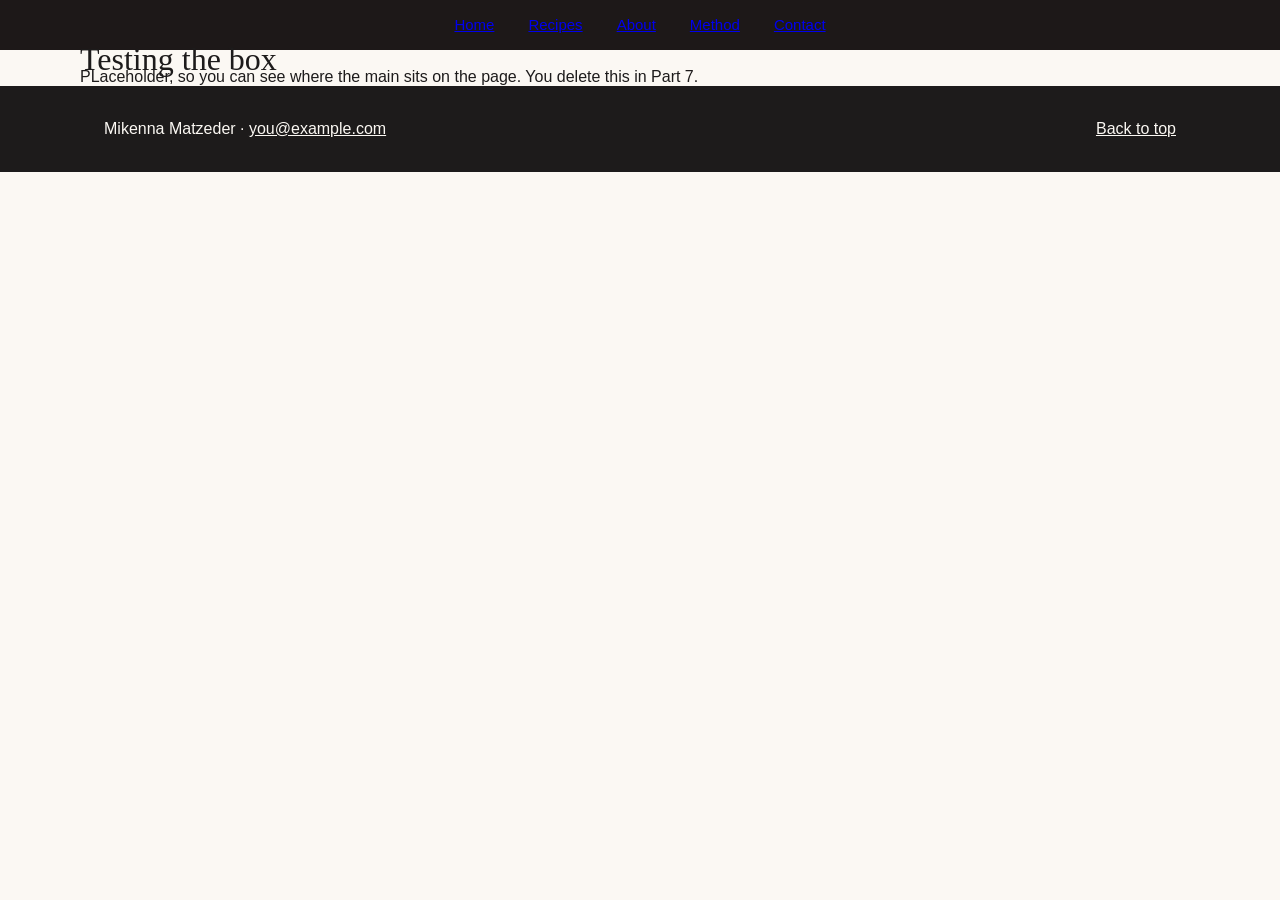
==== index.html @ d822230c "footer and main" ====
<!DOCTYPE html>
<html lang="en">
<head>
    <meta charset="UTF-8">
    <meta name="viewport" content="width=device-width, initial-scale=1.0">
    <title>Template</title>
    
    <link rel="preconnect" href="https://fonts.googleapis.com">
    <link rel="preconnect" href="https://fonts.gstatic.com" crossorigin>
    <link href="https://fonts.googleapis.com/css2?family=DM+Serif+Display:ital@0;1&display=swap" rel="stylesheet">

    <link rel="stylesheet" href="css/styles.css">
</head>
<body id="top">
  
    <nav class="site-nav">
        <ul>
            <li>
              <a href="index.html">Home</a>
          </li>

          <li>
              <a href="#cards">Recipes</a>
          </li>

          <li>
              <a href="#about">About</a>
          </li>
          
          <li>
              <a href="#method">Method</a>
          </li>

          <li>
              <a href="mailto:you@example.com">Contact</a>
          </li>
        </ul>
    </nav>

    <main>
        <h1>Testing the box</h1>
        <p>PLaceholder, so you can see where the main sits on the page. You delete this in Part 7.</p>
    </main>

    <footer class="site-footer">
        <div class="inner">
             <p>Mikenna Matzeder &middot; <a href="mailto:youexample.com">you@example.com</a>
             <p class="right"><a href="#top"> Back to top</a></p>
        </div>
    </footer>

</body>
</html>
---- css/styles.css ----
* {
    box-sizing: border-box;
    margin: 0;
    padding: 0;
}

body {
    background: #FBF8F3;
    color: #1d1b1b;
    font-family: 'Inter' , Arial, Helvetica, sans-serif;
    line-height: 18px;
}


h1, h2, h3 {
    font-family: 'DM Serif Dislay' , Georgia, serif;
    font-weight: 400;
}

.site-nav {
    background: #1d1818;
}

.site-nav ul {
    list-style: none;
    display: grid;
    grid-template: auto / auto auto auto auto auto;
    gap: 34px;
    width: max-content;
    margin: 0 auto;
    padding: 16px 24px;
}

.site-nav {
    color: #fbf8f3;
    text-decoration: none;
    font-size: 15px;
}

main {
    max-width: 1120px;
    margin: 0 auto;
    padding: 0 24 px;
}

.site-footer {
    background: #1D1B1B;
    color: #FBF8F3;
}

.site-footer .inner {
    display: grid;
    grid-template: auto / 1fr 1fr;
    max-width: 1120px;
    margin: 0 auto;
    padding: 34px 24px;
}

.site-footer a {
    color: #FBF8F3;
}

.site-footer .right {
    text-align: right;
}
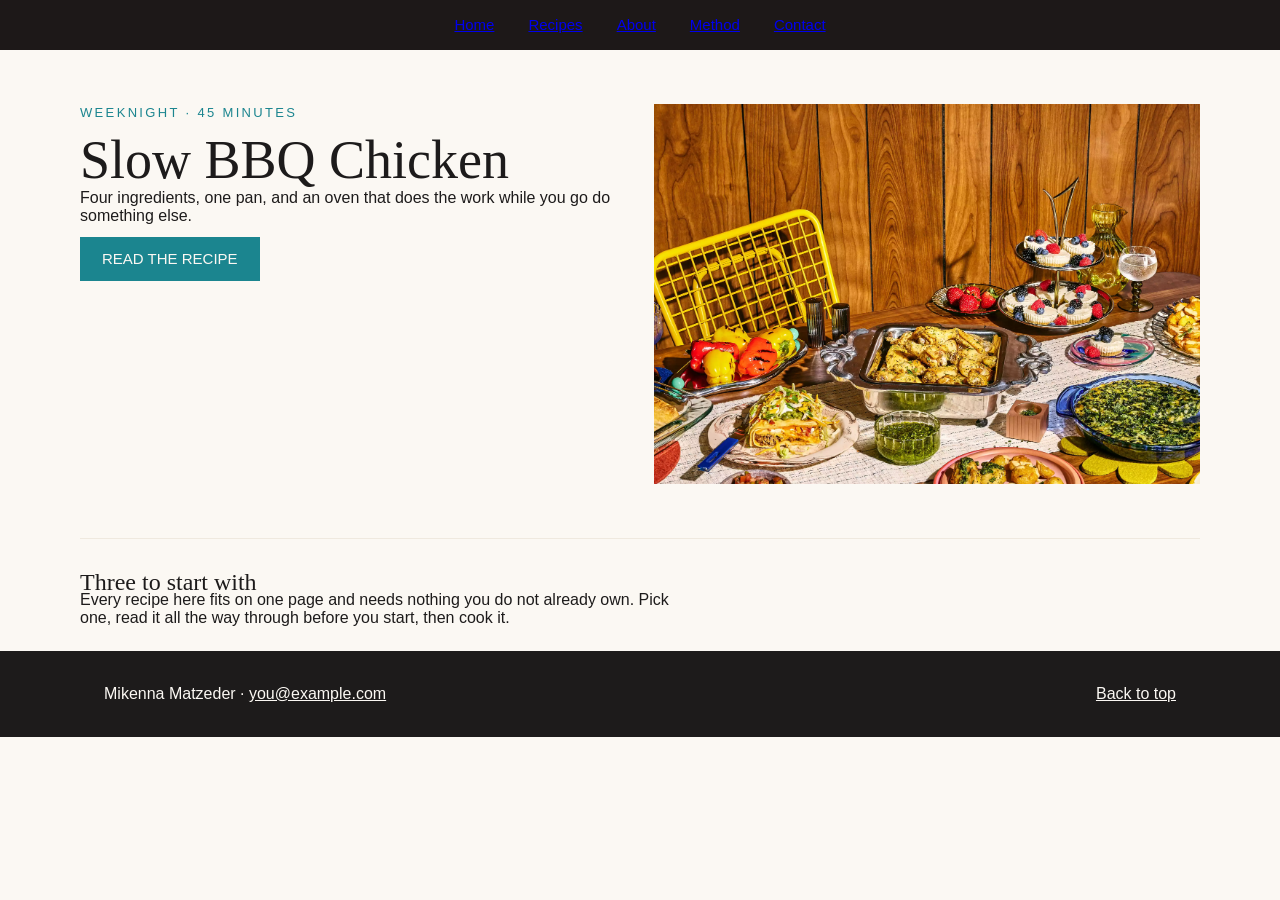
==== commit b8bbec67: "section" ====
--- a/index.html
+++ b/index.html
@@ -3,7 +3,7 @@
 <head>
     <meta charset="UTF-8">
     <meta name="viewport" content="width=device-width, initial-scale=1.0">
-    <title>Template</title>
+    <title>Jen's Kitchen</title>
     
     <link rel="preconnect" href="https://fonts.googleapis.com">
     <link rel="preconnect" href="https://fonts.gstatic.com" crossorigin>
@@ -38,8 +38,23 @@
     </nav>
 
     <main>
-        <h1>Testing the box</h1>
-        <p>PLaceholder, so you can see where the main sits on the page. You delete this in Part 7.</p>
+        <header class="hero">
+            <div>
+                <p class="eyebrow">Weeknight &middot; 45 minutes</p>
+                <h1>Slow BBQ Chicken</h1>
+                <p class="lede">Four ingredients, one pan, and an oven that does the work while you go do something else.</p>
+                
+                <a class="button" href="recipes/bbq-chicken.html">Read the recipe</a>
+            </div>
+                
+            <img src="images/homepage.webp" alt="A plate of BBQ chicken">
+        </header>
+
+        <section class="section-head" id="cards">
+            <h2>Three to start with</h2>
+            <p>Every recipe here fits on one page and needs nothing you do not already own. Pick one, read it all the way through before you start, then cook it.</p>
+        </section>
+        
     </main>
 
     <footer class="site-footer">
--- a/css/styles.css
+++ b/css/styles.css
@@ -62,4 +62,56 @@
 
 .site-footer .right {
     text-align: right;
-}+}
+
+.hero {
+    display: grid;
+    grid-template: auto / 1fr 1fr;
+    gap: 28px;
+    padding: 54px 0;
+}
+
+.hero img {
+    width: 100%;
+    height: 380px;
+    object-fit: cover;
+}
+
+h1 {
+    font-size: 54px;
+    line-height: 1.05;
+}
+
+.eyebrow {
+    font-size: 13px;
+    letter-spacing: 0.18em;
+    text-transform: uppercase;
+    color: #1B858F;
+    margin-bottom: 10px;
+}
+
+lede {
+    font-size: 20px;
+    color: #6B6560;
+}
+
+.button {
+    display: inline-block;
+    margin-top: 12px;
+    background: #1B858F;
+    color: #FBF8F3;
+    text-decoration: none;
+    padding: 13px 22px;
+    font-size: 15px;
+    text-transform: uppercase;
+}
+
+.section-head {
+    border-top: 1px solid #EFE9DF;
+    padding: 34px 0 24px;
+}
+
+.section-head p {
+    max-width: 68ch;
+}
+
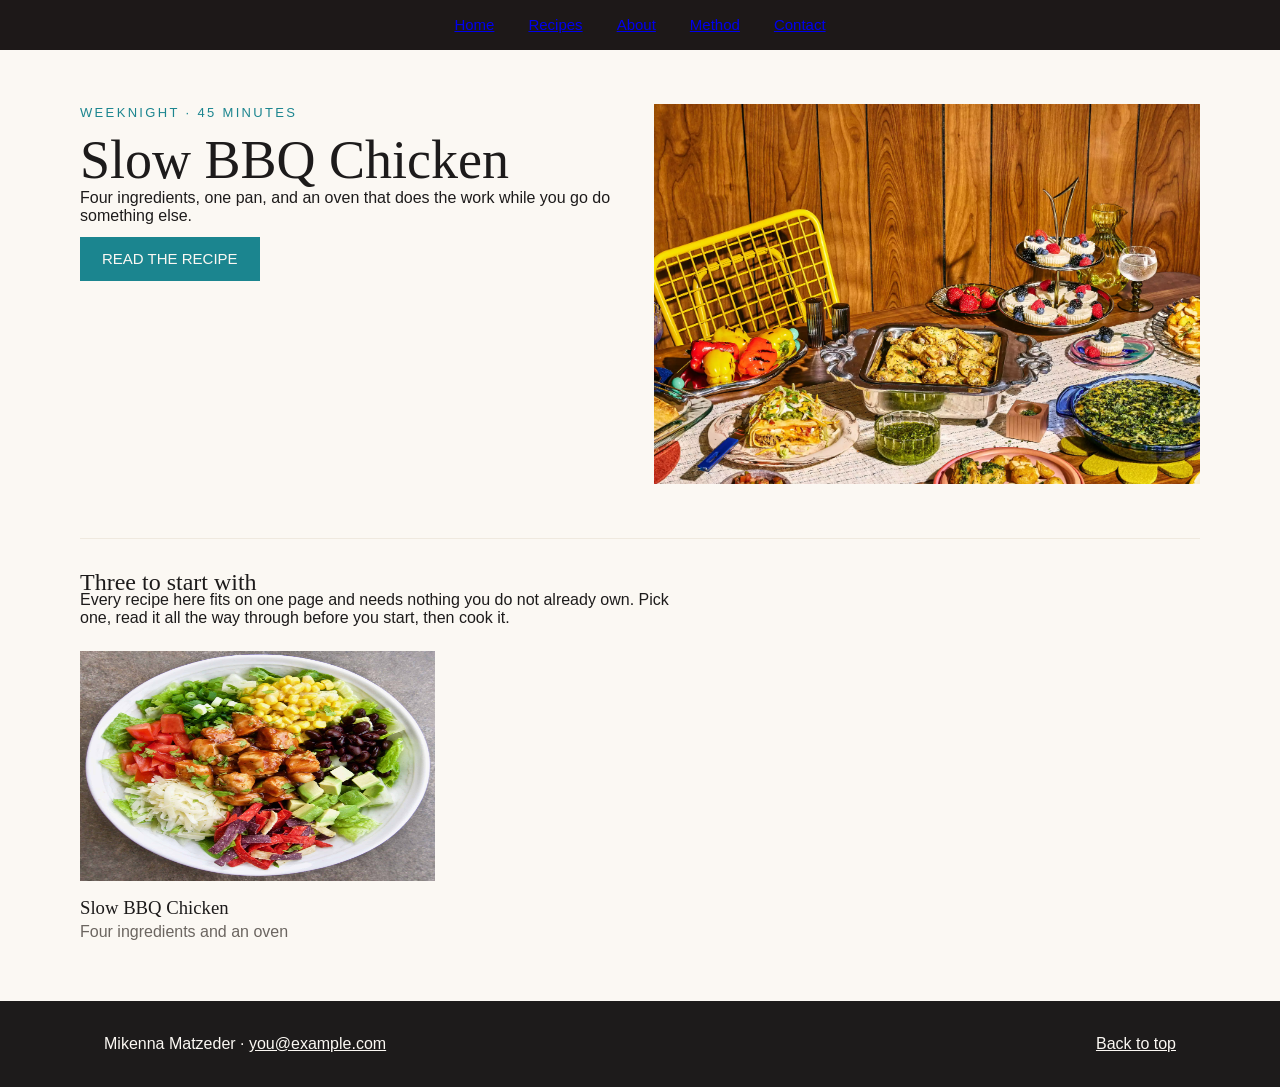
==== commit 74767af0: "card" ====
--- a/index.html
+++ b/index.html
@@ -54,7 +54,14 @@
             <h2>Three to start with</h2>
             <p>Every recipe here fits on one page and needs nothing you do not already own. Pick one, read it all the way through before you start, then cook it.</p>
         </section>
-        
+
+        <section class="cards">
+            <article class="card">
+                <img src="images/bbq-chicken-card.jpeg" alt="BBQ Chicken thighs">
+                <h3>Slow BBQ Chicken</h3>
+                <p>Four ingredients and an oven</p>
+            </article>
+        </section>
     </main>
 
     <footer class="site-footer">
--- a/css/styles.css
+++ b/css/styles.css
@@ -115,3 +115,24 @@
     max-width: 68ch;
 }
 
+.cards {
+    display: grid;
+    grid-template: auto / 1fr 1fr 1fr;
+    gap: 28px;
+    padding-bottom: 60px;
+}
+
+.card img {
+    width: 100%;
+    height: 230px;
+    object-fit: 60px;
+}
+
+.card h3 {
+    margin: 14px 0 6px;
+}
+
+.card p {
+    font-size: 16px;
+    color: #6B6560;
+}
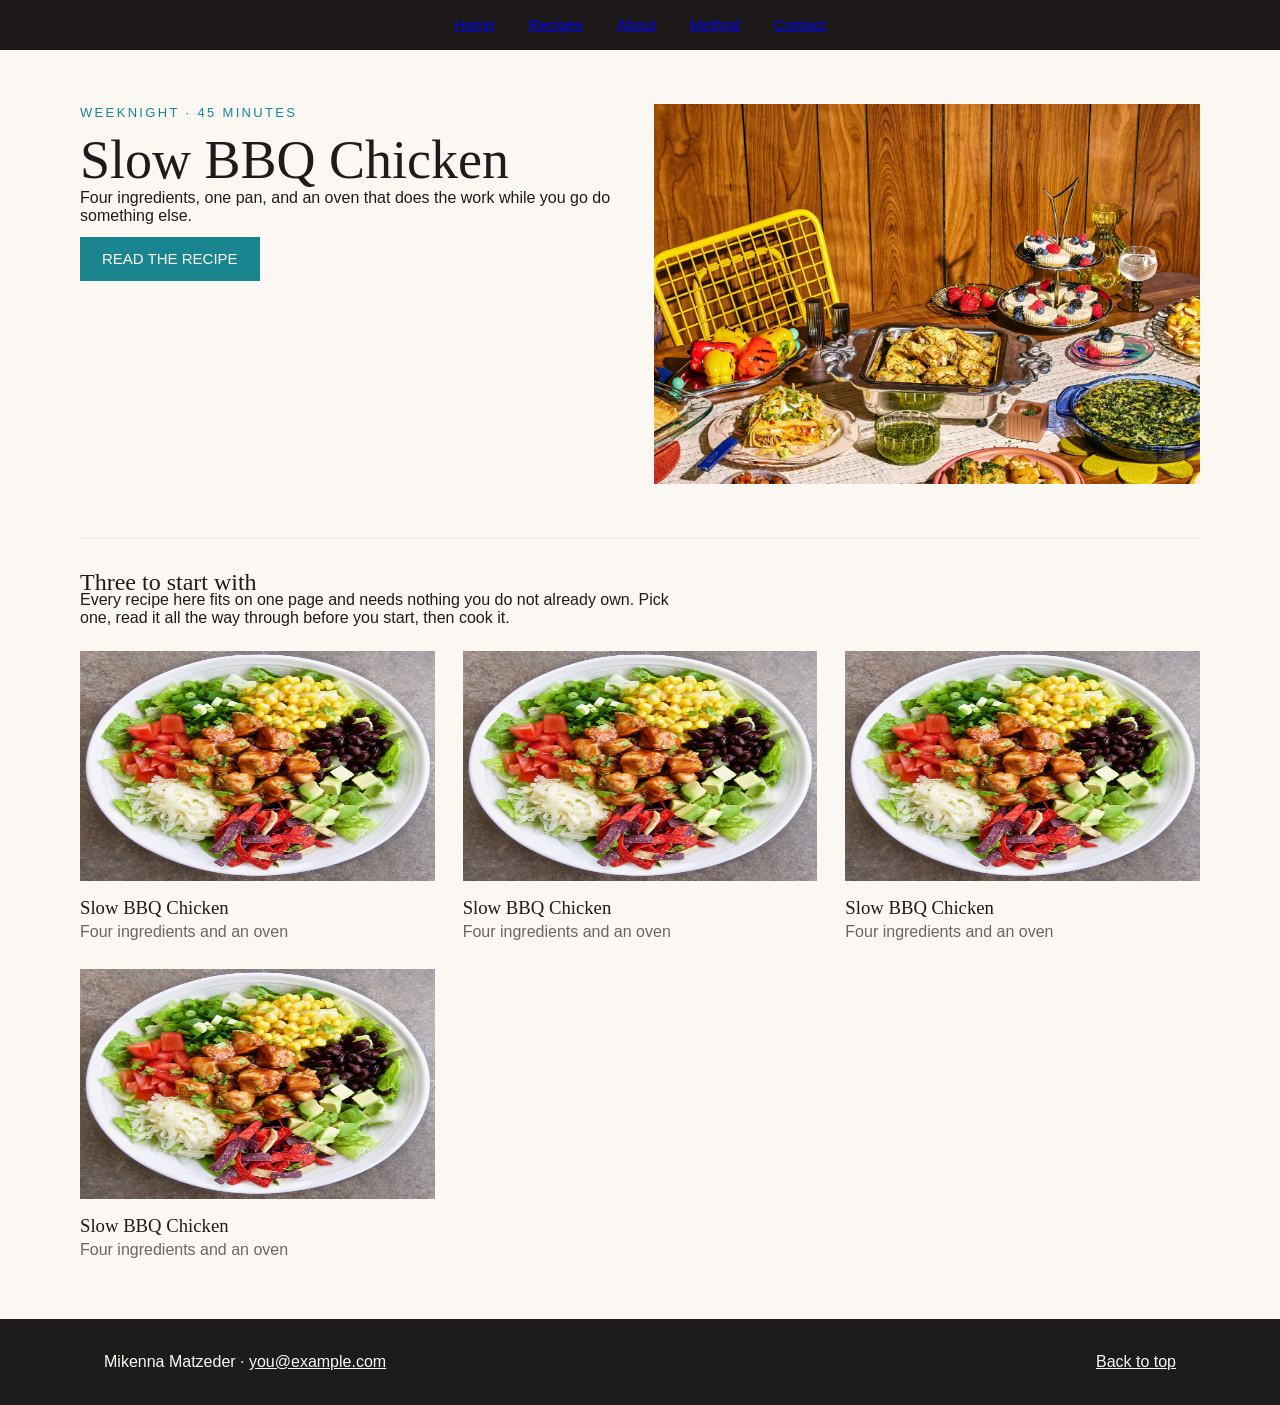
==== commit 1f05ba61: "three cards" ====
--- a/index.html
+++ b/index.html
@@ -61,7 +61,27 @@
                 <h3>Slow BBQ Chicken</h3>
                 <p>Four ingredients and an oven</p>
             </article>
+
+            <article class="card">
+                <img src="images/bbq-chicken-card.jpeg" alt="BBQ Chicken thighs">
+                <h3>Slow BBQ Chicken</h3>
+                <p>Four ingredients and an oven</p>
+            </article>
+
+            <article class="card">
+                <img src="images/bbq-chicken-card.jpeg" alt="BBQ Chicken thighs">
+                <h3>Slow BBQ Chicken</h3>
+                <p>Four ingredients and an oven</p>
+            </article>
+
+            <article class="card">
+                <img src="images/bbq-chicken-card.jpeg" alt="BBQ Chicken thighs">
+                <h3>Slow BBQ Chicken</h3>
+                <p>Four ingredients and an oven</p>
+            </article>
+
         </section>
+        
     </main>
 
     <footer class="site-footer">
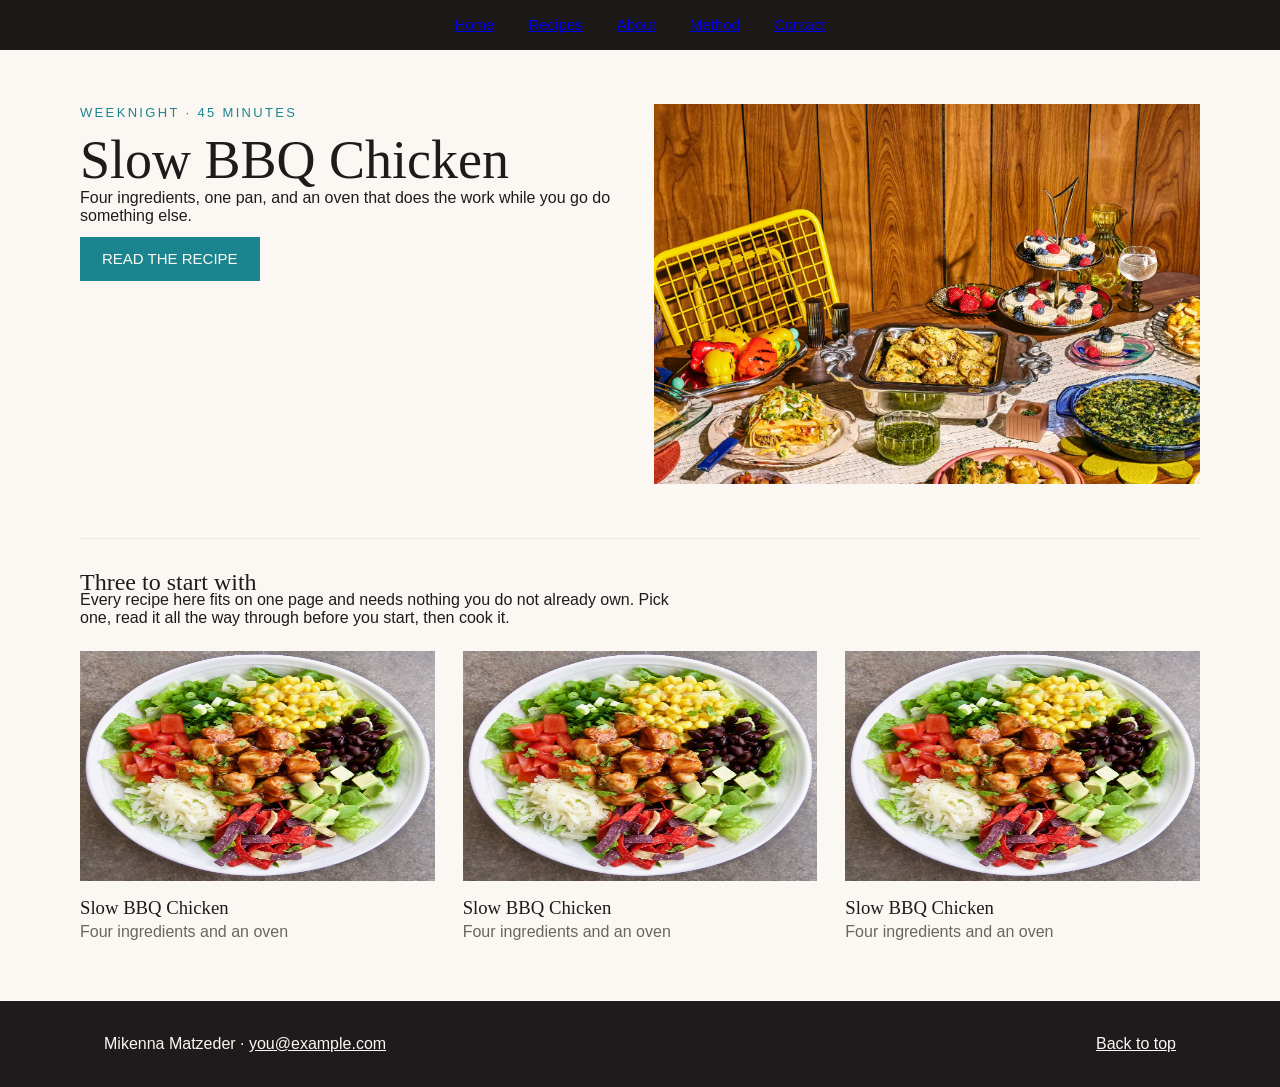
==== commit 2318461c: "three cards" ====
--- a/index.html
+++ b/index.html
@@ -73,15 +73,9 @@
                 <h3>Slow BBQ Chicken</h3>
                 <p>Four ingredients and an oven</p>
             </article>
+        
+        </section>
 
-            <article class="card">
-                <img src="images/bbq-chicken-card.jpeg" alt="BBQ Chicken thighs">
-                <h3>Slow BBQ Chicken</h3>
-                <p>Four ingredients and an oven</p>
-            </article>
-
-        </section>
-        
     </main>
 
     <footer class="site-footer">
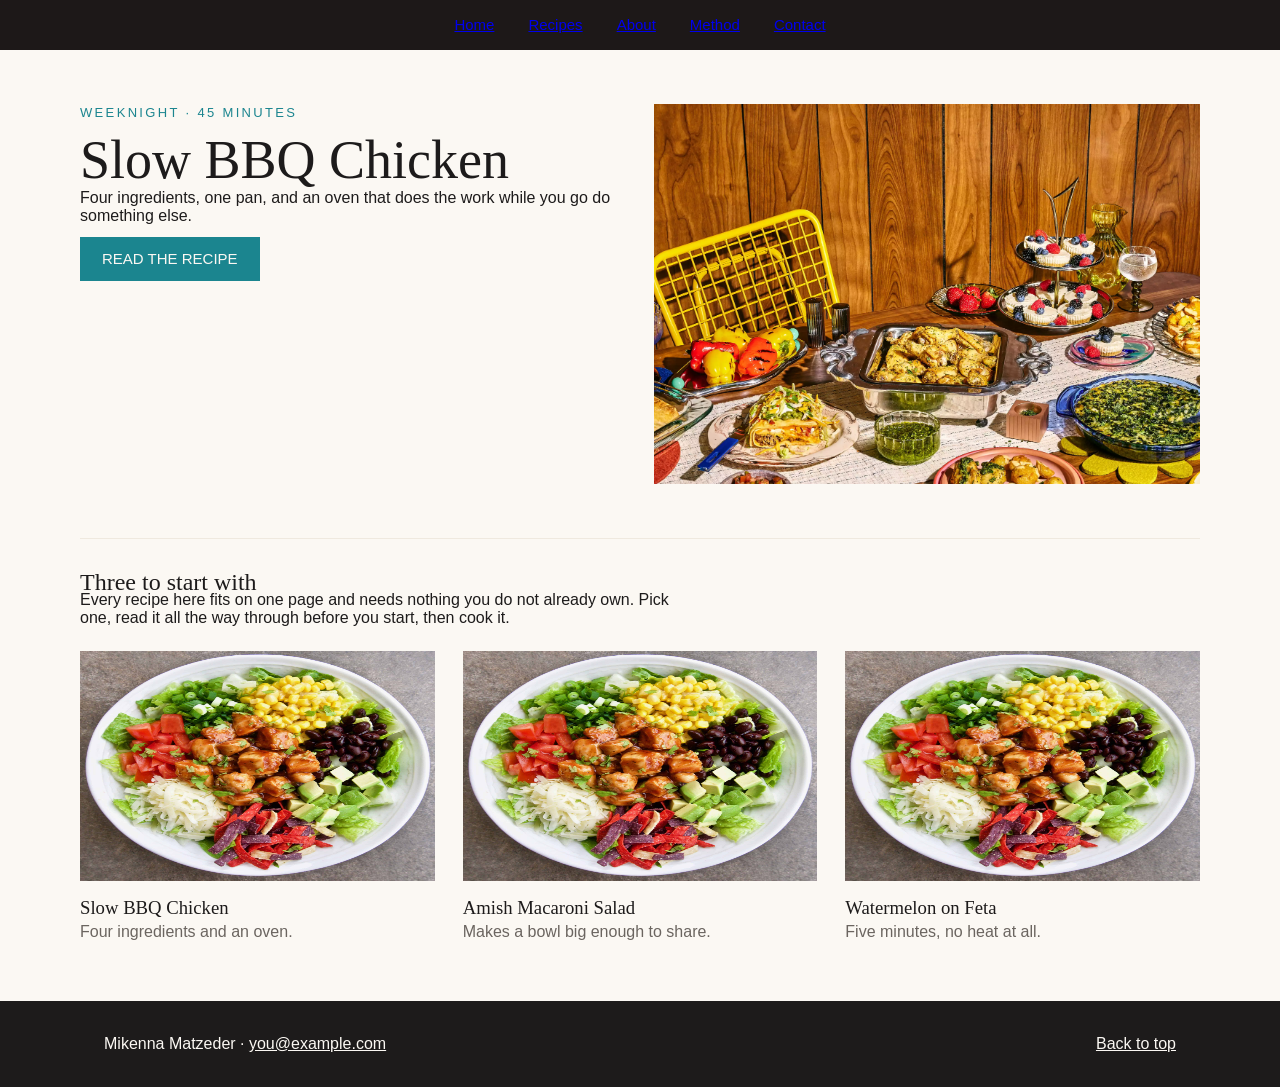
==== commit 3216ad6f: "three cards" ====
--- a/index.html
+++ b/index.html
@@ -59,19 +59,19 @@
             <article class="card">
                 <img src="images/bbq-chicken-card.jpeg" alt="BBQ Chicken thighs">
                 <h3>Slow BBQ Chicken</h3>
-                <p>Four ingredients and an oven</p>
+                <p>Four ingredients and an oven.</p>
             </article>
 
             <article class="card">
                 <img src="images/bbq-chicken-card.jpeg" alt="BBQ Chicken thighs">
-                <h3>Slow BBQ Chicken</h3>
-                <p>Four ingredients and an oven</p>
+                <h3>Amish Macaroni Salad</h3>
+                <p>Makes a bowl big enough to share.</p>
             </article>
 
             <article class="card">
                 <img src="images/bbq-chicken-card.jpeg" alt="BBQ Chicken thighs">
-                <h3>Slow BBQ Chicken</h3>
-                <p>Four ingredients and an oven</p>
+                <h3>Watermelon on Feta</h3>
+                <p>Five minutes, no heat at all.</p>
             </article>
         
         </section>
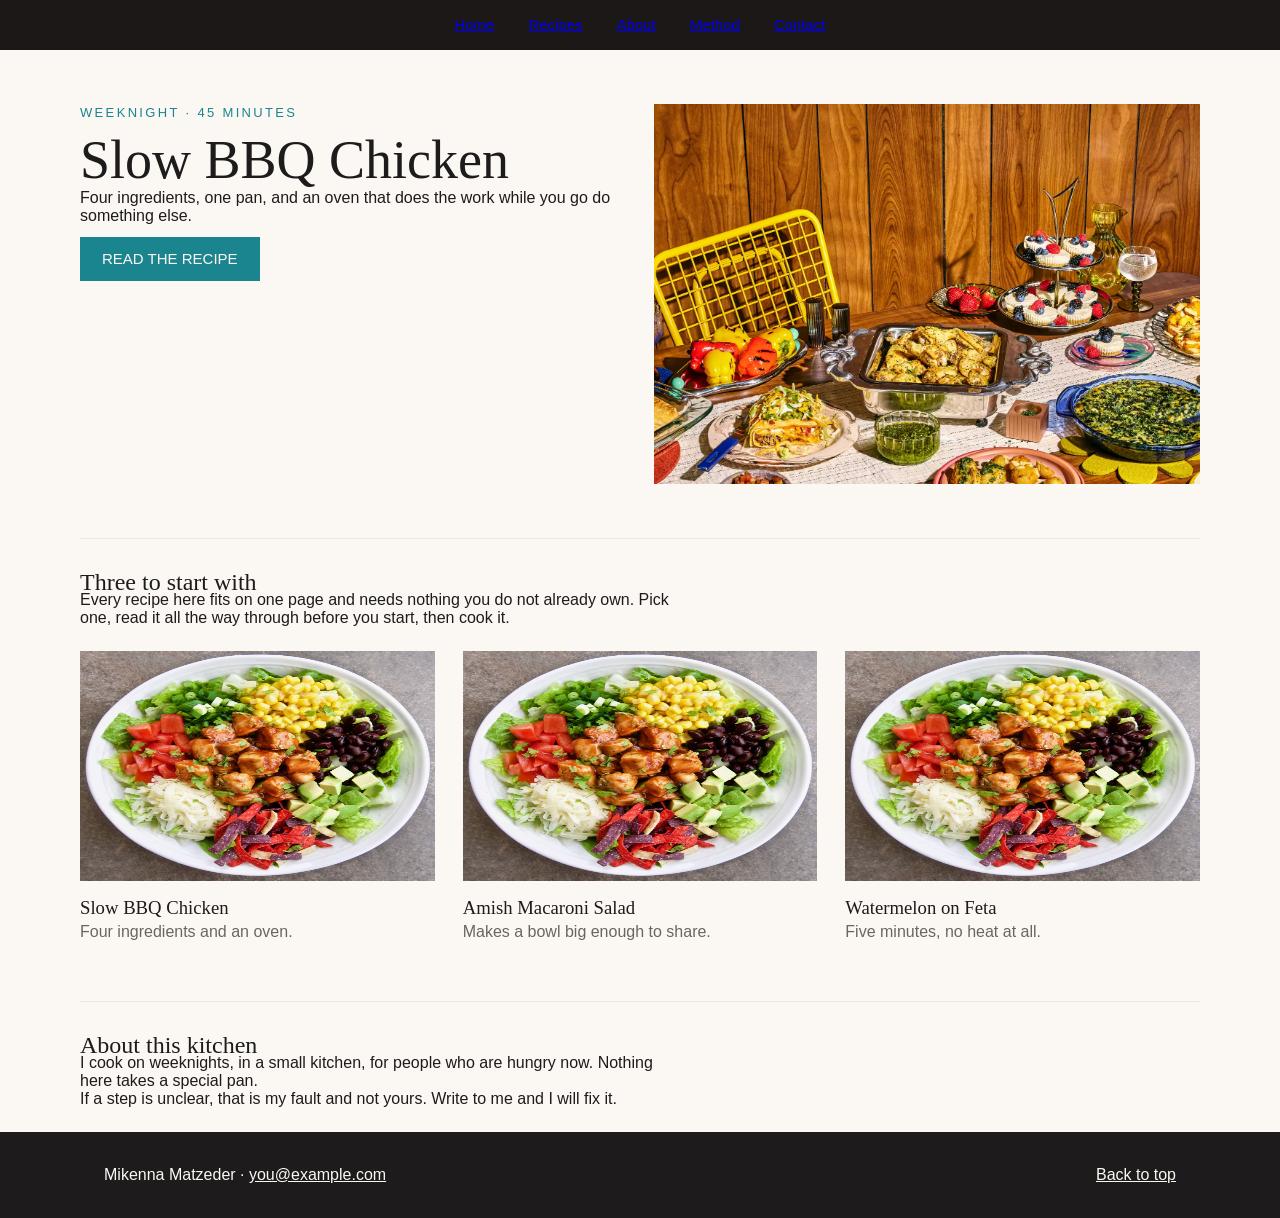
==== commit 4160c325: "below cards" ====
--- a/index.html
+++ b/index.html
@@ -76,6 +76,13 @@
         
         </section>
 
+        <section class="section-head" id="about">
+            <h2>About this kitchen</h2>
+            <p>I cook on weeknights, in a small kitchen, for people who are hungry now. Nothing here takes a special pan.</p>
+            <p>If a step is unclear, that is my fault and not yours. Write to me and I will fix it.</p>
+        </section>
+
+
     </main>
 
     <footer class="site-footer">
--- a/css/styles.css
+++ b/css/styles.css
@@ -135,4 +135,5 @@
 .card p {
     font-size: 16px;
     color: #6B6560;
-}+}
+
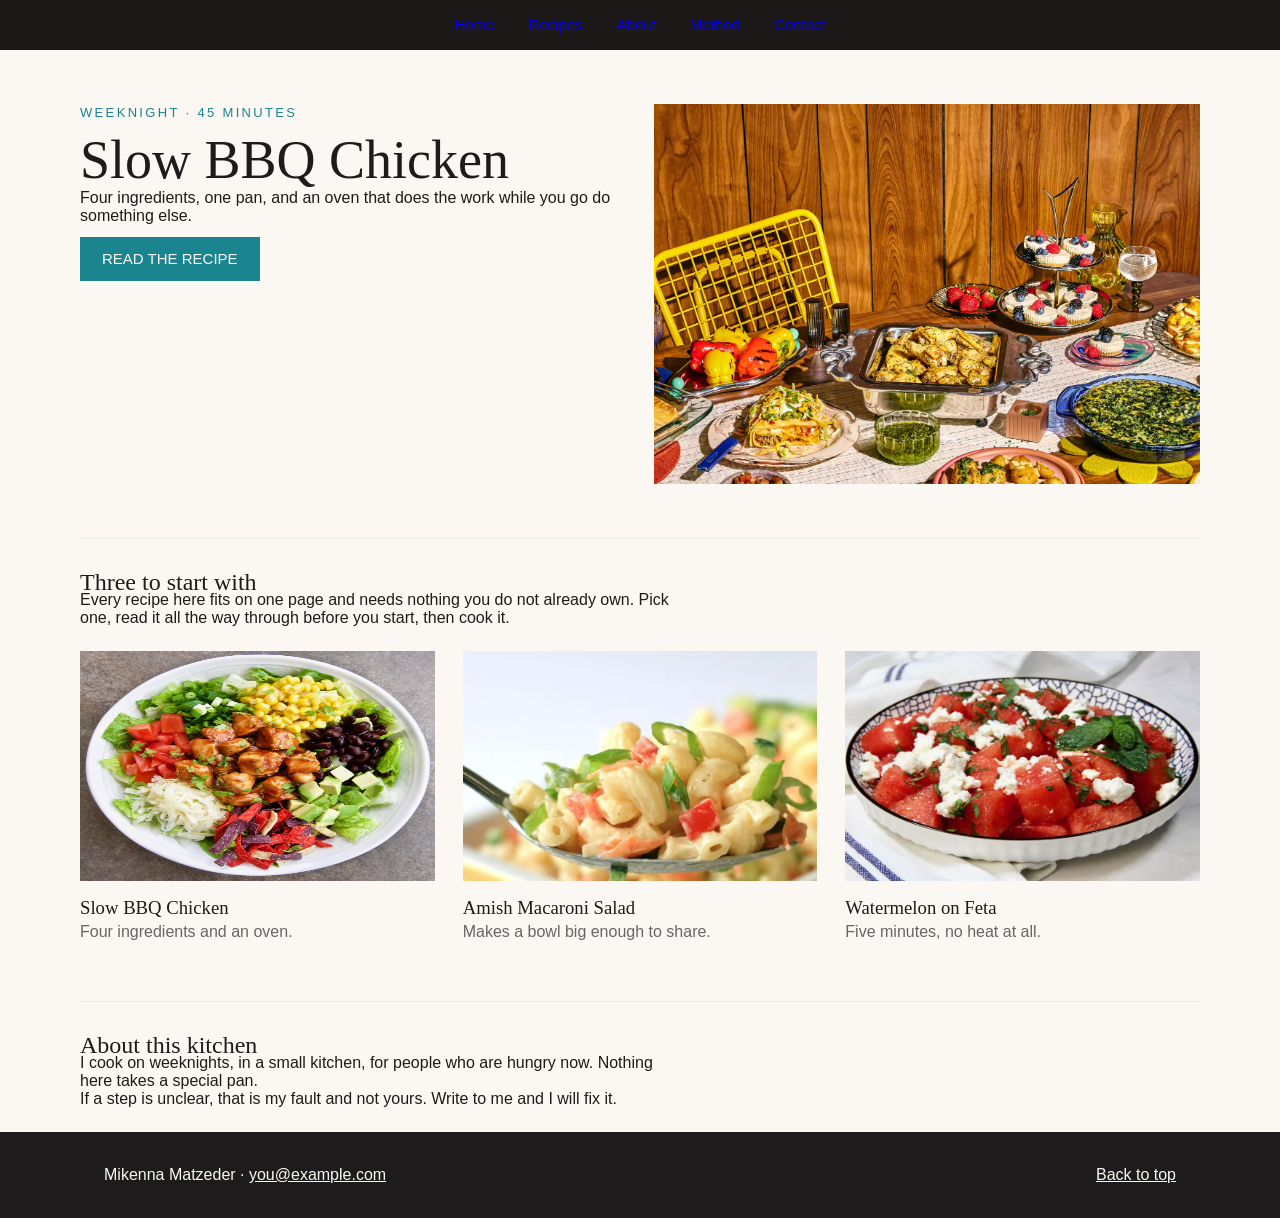
==== commit 74e136bd: "below cards" ====
--- a/index.html
+++ b/index.html
@@ -63,13 +63,13 @@
             </article>
 
             <article class="card">
-                <img src="images/bbq-chicken-card.jpeg" alt="BBQ Chicken thighs">
+                <img src="images/amish-macaroni-salad-card.webp" alt="BBQ Chicken thighs">
                 <h3>Amish Macaroni Salad</h3>
                 <p>Makes a bowl big enough to share.</p>
             </article>
 
             <article class="card">
-                <img src="images/bbq-chicken-card.jpeg" alt="BBQ Chicken thighs">
+                <img src="images/Watermelon-salad-card.webp" alt="BBQ Chicken thighs">
                 <h3>Watermelon on Feta</h3>
                 <p>Five minutes, no heat at all.</p>
             </article>
